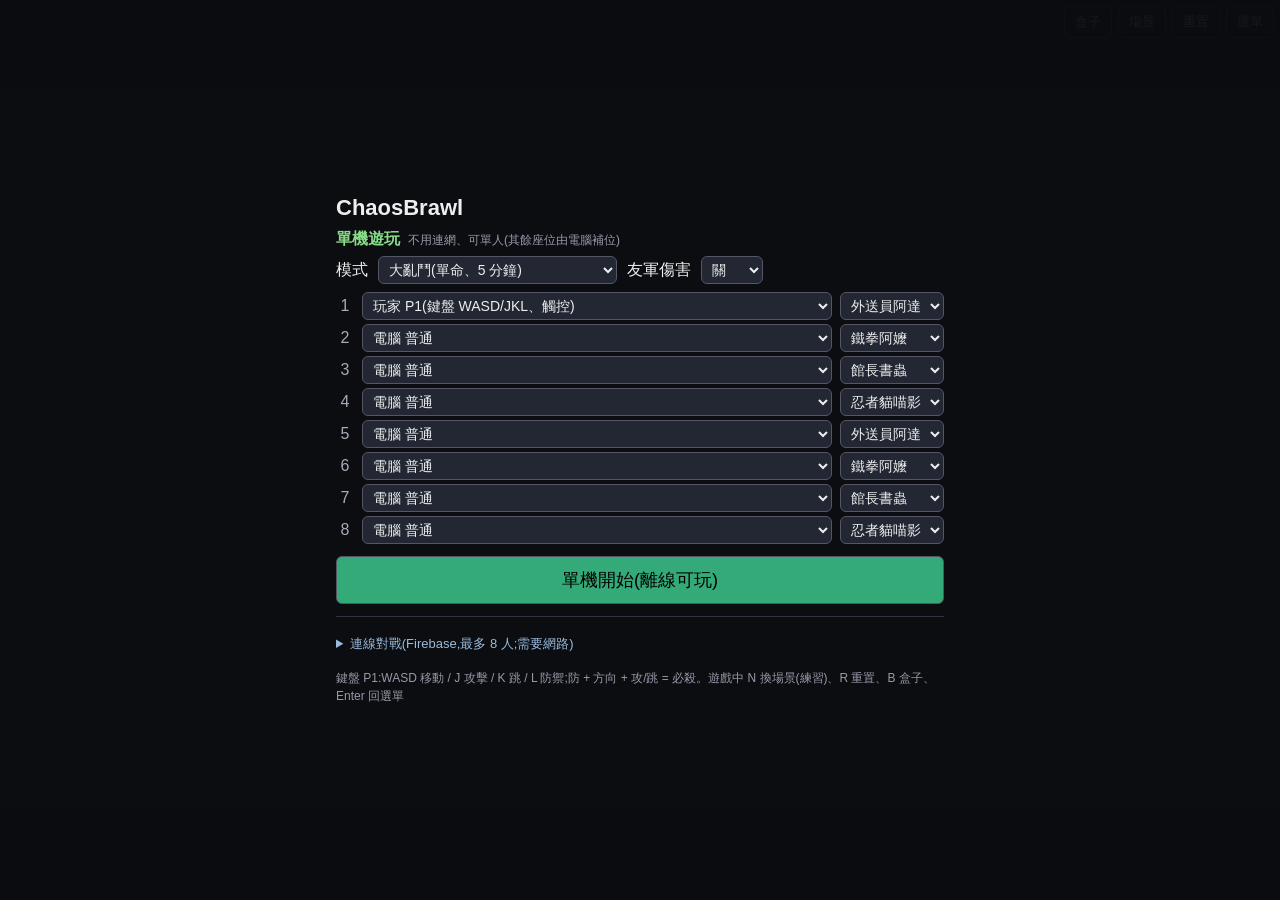
==== index.html @ da5c231b "ChaosBrawl v4: LF2-style brawler prototype (M1-M4) Local play, AI fill, teams, Firebase RTDB online " ====
<!DOCTYPE html>
<html lang="zh-Hant">
<head>
<meta charset="utf-8">
<meta name="viewport" content="width=device-width, initial-scale=1, maximum-scale=1, user-scalable=no, viewport-fit=cover">
<meta name="theme-color" content="#14161c">
<meta name="mobile-web-app-capable" content="yes">
<meta name="apple-mobile-web-app-capable" content="yes">
<title>ChaosBrawl</title>
<link rel="manifest" href="manifest.webmanifest">
<link rel="stylesheet" href="css/main.css">
</head>
<body>
<div id="view">
  <canvas id="game" width="800" height="450"></canvas>
  <div id="tools">
    <button id="btn-debug" type="button">盒子</button>
    <button id="btn-scn" type="button">場景</button>
    <button id="btn-reset" type="button">重置</button>
    <button id="btn-menu" type="button">選單</button>
  </div>
  <div id="touch"></div>
</div>
<div id="menu">
  <div class="panel">
    <h1>ChaosBrawl</h1>
    <section id="local">
      <h2>單機遊玩<span>不用連網、可單人(其餘座位由電腦補位)</span></h2>
      <div class="row"><label for="sel-mode">模式</label>
        <select id="sel-mode">
          <option value="brawl">大亂鬥(單命、5 分鐘)</option>
          <option value="team">分隊戰(2~4 隊、5 分鐘)</option>
          <option value="timed">時間賽(3 分鐘、重生)</option>
          <option value="practice">練習(木樁 / 簡易對手,只用座位 1)</option>
        </select>
        <label for="sel-ff">友軍傷害</label>
        <select id="sel-ff"><option value="0">關</option><option value="1">部分</option><option value="2">全開</option></select>
      </div>
      <div id="slots"></div>
      <button id="btn-start" type="button">單機開始(離線可玩)</button>
    </section>
    <details id="online">
      <summary>連線對戰(Firebase,最多 8 人;需要網路)</summary>
      <div><span id="net-note"></span></div>
      <div class="row">
        <button id="btn-create" type="button">建立房間</button>
        <input id="in-code" maxlength="4" placeholder="房號" size="5">
        <button id="btn-join" type="button">加入</button>
      </div>
      <div id="lobby" class="hide">
        房號 <b id="lb-code"></b>
        <div id="lb-host" class="row">
          <label>補滿到<select id="lb-fill"></select>人</label>
          <label>電腦<select id="lb-lvl"><option value="0">新手</option><option value="1" selected>普通</option><option value="2">困難</option><option value="3">魔王</option></select></label>
          <label>隊數<select id="lb-teams"><option>2</option><option>3</option><option>4</option></select></label>
          <label>友軍傷害<select id="lb-ff"><option value="0">關</option><option value="1">部分</option><option value="2">全開</option></select></label>
          <label>保留<select id="lb-keep"><option value="10">10 分</option><option value="30" selected>30 分</option><option value="60">60 分</option></select></label>
        </div>
        <div id="lb-seats"></div>
        <div class="row"><button id="btn-go" type="button">開始對戰(房主,可單人)</button><button id="btn-leave" type="button">離開</button></div>
      </div>
    </details>
    <small>鍵盤 P1:WASD 移動 / J 攻擊 / K 跳 / L 防禦;防 + 方向 + 攻/跳 = 必殺。遊戲中 N 換場景(練習)、R 重置、B 盒子、Enter 回選單</small>
  </div>
</div>
<div id="rotate"><div><div class="phone"></div>請把手機轉橫</div></div>
<script type="module" src="js/main.js"></script>
</body>
</html>
---- css/main.css ----
:root { color-scheme: dark; }
* { box-sizing: border-box; -webkit-tap-highlight-color: transparent; }
html, body {
  margin: 0; padding: 0; width: 100%; height: 100%; overflow: hidden;
  background: #14161c; color: #eee;
  font-family: "Microsoft JhengHei", "PingFang TC", sans-serif;
  touch-action: none; overscroll-behavior: none;
  user-select: none; -webkit-user-select: none; -webkit-touch-callout: none;
}
#view {
  position: fixed;
  top: env(safe-area-inset-top); right: env(safe-area-inset-right);
  bottom: env(safe-area-inset-bottom); left: env(safe-area-inset-left);
  display: flex; align-items: center; justify-content: center;
}
#game { display: block; background: #222; image-rendering: auto; }

#tools { position: absolute; top: 6px; right: 6px; display: flex; gap: 6px; z-index: 5; }
#tools button {
  min-width: 44px; height: 32px; padding: 0 10px; border-radius: 6px;
  border: 1px solid #556; background: rgba(20,22,28,.7); color: #ddd; font-size: 13px;
}
#tools button.on { background: #6a4; color: #000; }

#touch { position: absolute; inset: 0; z-index: 4; display: none; pointer-events: none; }
#touch.show { display: block; }
#touch .zone { position: absolute; left: 0; top: 48px; bottom: 0; width: 50%; pointer-events: auto; touch-action: none; }
#touch .stick-base, #touch .stick-knob {
  position: absolute; border-radius: 50%; pointer-events: none; display: none;
}
#touch .stick-base { width: 112px; height: 112px; margin: -56px 0 0 -56px; border: 2px solid rgba(255,255,255,.35); background: rgba(255,255,255,.08); }
#touch .stick-knob { width: 52px; height: 52px; margin: -26px 0 0 -26px; background: rgba(255,255,255,.35); }
#touch .btn {
  position: absolute; border-radius: 50%; pointer-events: auto; touch-action: none;
  display: flex; align-items: center; justify-content: center;
  border: 2px solid rgba(255,255,255,.45); background: rgba(255,255,255,.12);
  color: #fff; font-size: 17px; font-weight: bold;
}
#touch .btn.down { background: rgba(255,255,255,.4); }
#touch .b-atk { width: 84px; height: 84px; right: 18px; bottom: 16px; }
#touch .b-jump { width: 72px; height: 72px; right: 114px; bottom: 28px; }
#touch .b-def { width: 64px; height: 64px; right: 196px; bottom: 16px; }
#touch .b-sp { width: 60px; height: 60px; right: 126px; bottom: 112px; font-size: 14px; }

#menu {
  position: fixed; inset: 0; z-index: 20; background: rgba(10,12,16,.94);
  display: flex; align-items: center; justify-content: center; overflow: auto;
}
#menu.hide { display: none; }
#menu .panel { width: min(640px, 94vw); padding: 10px 16px; }
#menu h1 { margin: 0 0 8px; font-size: 22px; }
#menu .row { display: flex; gap: 10px; align-items: center; margin-bottom: 8px; }
#menu select, #menu button { font-size: 14px; padding: 4px 6px; background: #222733; color: #eee; border: 1px solid #556; border-radius: 6px; }
#menu .slot { display: flex; gap: 8px; align-items: center; margin-bottom: 4px; }
#menu .slot span { width: 18px; text-align: center; color: #aab; }
#menu .slot select:first-of-type { flex: 1; min-width: 0; }
#slots.practice .slot:not(:first-child) { opacity: .35; }
#menu h2 { margin: 0 0 6px; font-size: 16px; color: #8d8; }
#menu h2 span { margin-left: 8px; font-size: 12px; color: #99a; font-weight: normal; }
#btn-start { margin-top: 8px; width: 100%; height: 48px; font-size: 18px !important; background: #3a7 !important; color: #000 !important; }
#online > summary { cursor: pointer; margin-top: 10px; padding: 8px 0; color: #9bd; }
#lb-host { flex-wrap: wrap; font-size: 12px; }
#lb-host select { margin: 0 4px; }
#online { margin-top: 12px; border-top: 1px solid #334; font-size: 13px; }
#online .hide { display: none; }
#online input { width: 70px; background: #222733; color: #eee; border: 1px solid #556; border-radius: 6px; padding: 4px 6px; text-transform: uppercase; }
#online button:disabled, #online input:disabled { opacity: .4; }
#menu small { display: block; margin-top: 8px; color: #99a; font-size: 12px; line-height: 1.5; }

#rotate {
  position: fixed; inset: 0; z-index: 30; background: #14161c;
  display: none; align-items: center; justify-content: center; text-align: center; font-size: 22px;
}
#rotate .phone {
  width: 44px; height: 76px; margin: 0 auto 18px; border: 4px solid #eee; border-radius: 8px;
  animation: turn 1.8s ease-in-out infinite;
}
@keyframes turn { 0%, 30% { transform: rotate(0); } 70%, 100% { transform: rotate(-90deg); } }
@media (orientation: portrait) {
  #rotate { display: flex; }
}
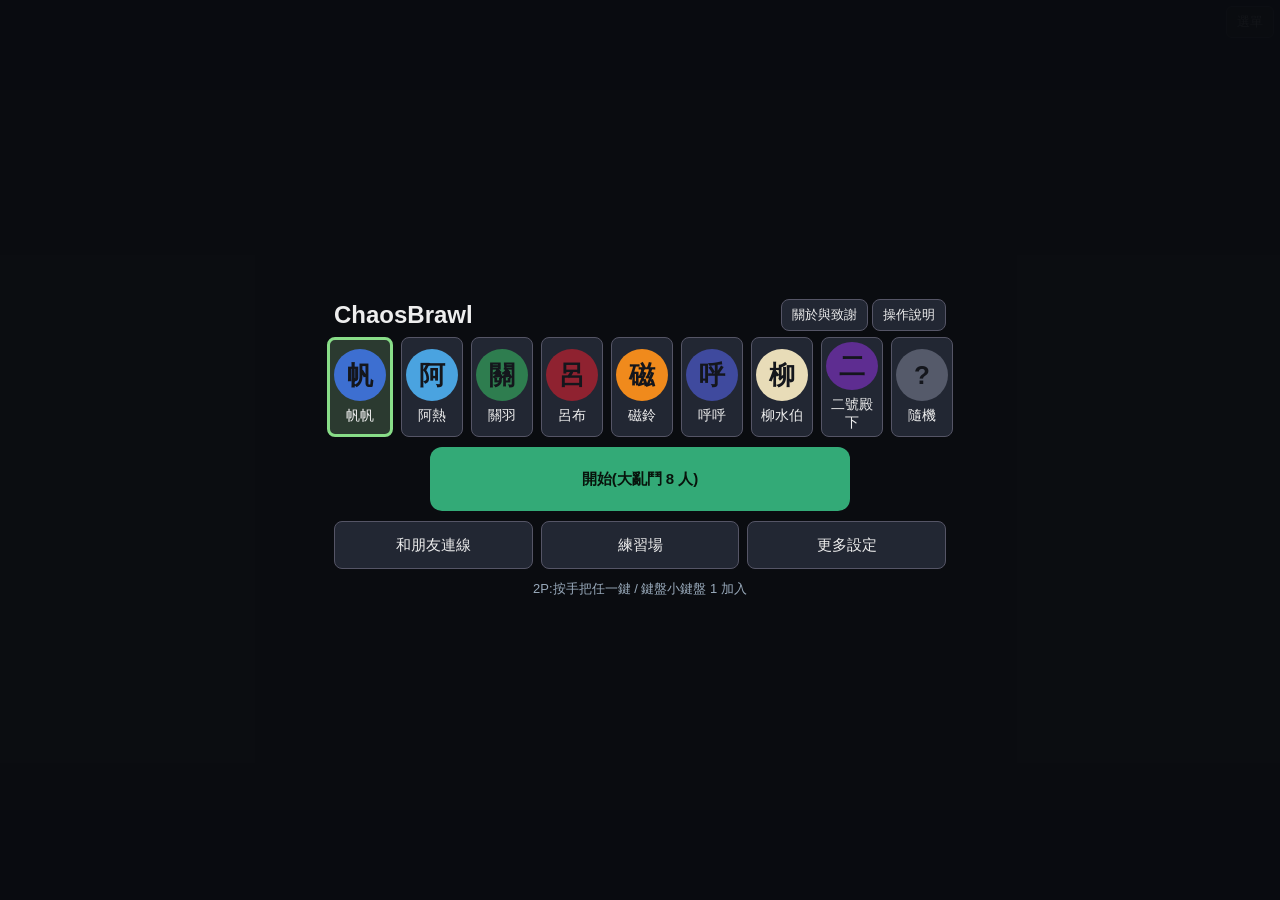
==== commit c8150866: "ChaosBrawl v8: new roster, ultimates, fanfan art, delta net sync, credits - 8-character roster (fanf" ====
--- a/index.html
+++ b/index.html
@@ -14,55 +14,111 @@
 <div id="view">
   <canvas id="game" width="800" height="450"></canvas>
   <div id="tools">
-    <button id="btn-debug" type="button">盒子</button>
-    <button id="btn-scn" type="button">場景</button>
-    <button id="btn-reset" type="button">重置</button>
+    <button id="btn-debug" class="dev" type="button">盒子</button>
+    <button id="btn-scn" class="dev" type="button">場景</button>
+    <button id="btn-reset" class="dev" type="button">重置</button>
     <button id="btn-menu" type="button">選單</button>
+  </div>
+  <div id="result" class="hide">
+    <button id="btn-again" type="button">再來一局</button>
+    <button id="btn-home" type="button">回首頁</button>
   </div>
   <div id="touch"></div>
 </div>
+
 <div id="menu">
-  <div class="panel">
-    <h1>ChaosBrawl</h1>
-    <section id="local">
-      <h2>單機遊玩<span>不用連網、可單人(其餘座位由電腦補位)</span></h2>
-      <div class="row"><label for="sel-mode">模式</label>
-        <select id="sel-mode">
-          <option value="brawl">大亂鬥(單命、5 分鐘)</option>
-          <option value="team">分隊戰(2~4 隊、5 分鐘)</option>
-          <option value="timed">時間賽(3 分鐘、重生)</option>
-          <option value="practice">練習(木樁 / 簡易對手,只用座位 1)</option>
-        </select>
-        <label for="sel-ff">友軍傷害</label>
-        <select id="sel-ff"><option value="0">關</option><option value="1">部分</option><option value="2">全開</option></select>
+  <!-- 首頁:頭像列、開始、和朋友連線 / 練習場 / 更多設定 -->
+  <section id="home" class="screen">
+    <header><h1>ChaosBrawl</h1><span><button id="btn-about" type="button" class="small">關於與致謝</button> <button id="btn-help" type="button" class="small">操作說明</button></span></header>
+    <div id="avatars"></div>
+    <button id="btn-start" type="button">開始</button>
+    <div id="sub-row">
+      <button id="btn-online" type="button">和朋友連線</button>
+      <button id="btn-practice" type="button">練習場</button>
+      <button id="btn-more" type="button">更多設定</button>
+    </div>
+    <div id="join-hint">2P:按手把任一鍵 / 鍵盤小鍵盤 1 加入</div>
+  </section>
+
+  <!-- 更多設定(覆蓋面板,分段按鈕) -->
+  <section id="more" class="screen hide">
+    <header><h2>更多設定</h2><button id="btn-more-done" type="button" class="small">完成</button></header>
+    <div class="field"><label>模式</label><div id="seg-mode" class="seg"></div></div>
+    <div class="field"><label>總人數</label><div id="seg-total" class="seg"></div></div>
+    <div class="field"><label>電腦強度</label><div id="seg-lvl" class="seg"></div></div>
+    <div id="team-opts">
+      <div class="field"><label>隊數</label><div id="seg-teams" class="seg"></div></div>
+      <div class="field"><label>友軍傷害</label><div id="seg-ff" class="seg"></div></div>
+    </div>
+    <div class="field"><button id="btn-seats" type="button">自訂每個座位 &gt;</button><span id="custom-note"></span></div>
+  </section>
+
+  <!-- 自訂每個座位(第二層) -->
+  <section id="seats" class="screen hide">
+    <header><h2>自訂每個座位</h2><span><button id="btn-seats-reset" type="button" class="small">清除自訂</button> <button id="btn-seats-done" type="button" class="small">完成</button></span></header>
+    <div id="slots"></div>
+  </section>
+
+  <!-- 和朋友連線(獨立面板) -->
+  <section id="netpanel" class="screen hide">
+    <header><h2>和朋友連線</h2><button id="btn-net-back" type="button" class="small">返回</button></header>
+    <div id="net-note"></div>
+    <div id="net-enter" class="row">
+      <button id="btn-create" type="button">建立房間</button>
+      <span class="grow"></span>
+      <input id="in-code" maxlength="4" placeholder="房號" size="5" autocomplete="off">
+      <button id="btn-join" type="button">加入</button>
+    </div>
+    <div id="lobby" class="hide">
+      <div class="row"><b>房號 <span id="lb-code"></span></b><button id="btn-copy" type="button" class="small">複製房號</button><span class="grow"></span><button id="btn-leave" type="button" class="small">離開</button></div>
+      <div id="lb-seats"></div>
+      <div class="row"><label>我的角色</label><div id="lb-avatars"></div></div>
+      <div class="row"><button id="btn-go" type="button">開始對戰</button><button id="btn-room-set" type="button" class="small">房間設定 &gt;</button></div>
+      <div id="lb-host" class="hide">
+        <div class="field"><label>模式</label><div id="seg-lbmode" class="seg"></div></div>
+        <div class="field"><label>補滿到</label><div id="seg-lbfill" class="seg"></div></div>
+        <div class="field"><label>電腦</label><div id="seg-lblvl" class="seg"></div></div>
+        <div class="field lb-team"><label>隊數</label><div id="seg-lbteams" class="seg"></div></div>
+        <div class="field lb-team"><label>友軍傷害</label><div id="seg-lbff" class="seg"></div></div>
+        <div class="field"><label>保留</label><div id="seg-lbkeep" class="seg"></div></div>
       </div>
-      <div id="slots"></div>
-      <button id="btn-start" type="button">單機開始(離線可玩)</button>
-    </section>
-    <details id="online">
-      <summary>連線對戰(Firebase,最多 8 人;需要網路)</summary>
-      <div><span id="net-note"></span></div>
-      <div class="row">
-        <button id="btn-create" type="button">建立房間</button>
-        <input id="in-code" maxlength="4" placeholder="房號" size="5">
-        <button id="btn-join" type="button">加入</button>
-      </div>
-      <div id="lobby" class="hide">
-        房號 <b id="lb-code"></b>
-        <div id="lb-host" class="row">
-          <label>補滿到<select id="lb-fill"></select>人</label>
-          <label>電腦<select id="lb-lvl"><option value="0">新手</option><option value="1" selected>普通</option><option value="2">困難</option><option value="3">魔王</option></select></label>
-          <label>隊數<select id="lb-teams"><option>2</option><option>3</option><option>4</option></select></label>
-          <label>友軍傷害<select id="lb-ff"><option value="0">關</option><option value="1">部分</option><option value="2">全開</option></select></label>
-          <label>保留<select id="lb-keep"><option value="10">10 分</option><option value="30" selected>30 分</option><option value="60">60 分</option></select></label>
-        </div>
-        <div id="lb-seats"></div>
-        <div class="row"><button id="btn-go" type="button">開始對戰(房主,可單人)</button><button id="btn-leave" type="button">離開</button></div>
-      </div>
-    </details>
-    <small>鍵盤 P1:WASD 移動 / J 攻擊 / K 跳 / L 防禦;防 + 方向 + 攻/跳 = 必殺。遊戲中 N 換場景(練習)、R 重置、B 盒子、Enter 回選單</small>
-  </div>
+    </div>
+  </section>
+
+  <!-- 關於與致謝(內容可捲動) -->
+  <section id="about" class="screen hide">
+    <header><h2>關於與致謝</h2><button id="btn-about-done" type="button" class="small">返回</button></header>
+    <div id="about-body">
+    <p>本遊戲為非官方同人致敬作品,非營利,與原作者及公司無關,版權歸原權利人所有。</p>
+    <h3>致敬</h3>
+    <p>《小朋友齊打交》(Little Fighter 2)<br>作者:Marti Wong、Starsky Wong(拼法待使用者核對)</p>
+    <h3>靈感來源作品與原作者</h3>
+    <ul>
+      <li>《龍珠》(Dragon Ball):鳥山明(Akira Toriyama,待使用者核對)</li>
+      <li>《BLEACH》:久保帶人(Tite Kubo,待使用者核對)</li>
+      <li>《鬼滅之刃》:吾峠呼世晴(Koyoharu Gotouge,待使用者核對)</li>
+      <li>《一拳超人》:ONE、村田雄介(Yusuke Murata,待使用者核對)</li>
+      <li>《科學超電磁砲》:鎌池和馬(Kazuma Kamachi)、冬川基(Motoi Fuyukawa)(待使用者核對)</li>
+      <li>《夏目友人帳》:緑川ゆき(Yuki Midorikawa,待使用者核對)</li>
+    </ul>
+    <h3>歷史人物</h3>
+    <p>關羽、呂布為歷史人物(參見《三國志》《三國演義》)。</p>
+    <h3>諷刺戲仿</h3>
+    <p>遊戲中兩位政治人物角色為諷刺戲仿對象,並非致敬本人。</p>
+    </div>
+  </section>
+
+  <!-- 操作說明 -->
+  <section id="help" class="screen hide">
+    <header><h2>操作說明</h2><button id="btn-help-done" type="button" class="small">關閉</button></header>
+    <p>鍵盤 P1:WASD 移動、J 攻擊、K 跳、L 防禦。防禦 + 方向 + 攻擊/跳 = 必殺。爆氣條滿了按 U(或 防 + 攻 + 跳 同時按)放大招。</p>
+    <p>手機:左半邊滑動移動,右下 攻 / 跳 / 防,「必殺」一鍵放出第一招;爆氣滿了「大招」鈕亮起,點一下放大招。左下的虛線圈是搖桿位置,手指按下後搖桿會跟著手指。</p>
+    <p>2P:按手把任一鍵或小鍵盤 1 即加入(方向鍵移動、小鍵盤 1 攻 / 2 跳 / 3 防、小鍵盤 4 大招)。</p>
+    <p>手把:X 攻、A 跳、B / RB 防、Y 大招。</p>
+    <p>遊戲中:Enter 或「選單」回首頁。</p>
+  </section>
 </div>
+
 <div id="rotate"><div><div class="phone"></div>請把手機轉橫</div></div>
 <script type="module" src="js/main.js"></script>
 </body>
--- a/css/main.css
+++ b/css/main.css
@@ -30,6 +30,8 @@
 }
 #touch .stick-base { width: 112px; height: 112px; margin: -56px 0 0 -56px; border: 2px solid rgba(255,255,255,.35); background: rgba(255,255,255,.08); }
 #touch .stick-knob { width: 52px; height: 52px; margin: -26px 0 0 -26px; background: rgba(255,255,255,.35); }
+#touch .stick-hint { position: absolute; left: 24px; bottom: 28px; width: 112px; height: 112px; border-radius: 50%; pointer-events: none; border: 2px dashed rgba(255,255,255,.22); background: rgba(255,255,255,.04); }
+#touch .stick-hint::after { content: ''; position: absolute; left: 50%; top: 50%; width: 40px; height: 40px; margin: -20px 0 0 -20px; border-radius: 50%; background: rgba(255,255,255,.12); }
 #touch .btn {
   position: absolute; border-radius: 50%; pointer-events: auto; touch-action: none;
   display: flex; align-items: center; justify-content: center;
@@ -41,31 +43,93 @@
 #touch .b-jump { width: 72px; height: 72px; right: 114px; bottom: 28px; }
 #touch .b-def { width: 64px; height: 64px; right: 196px; bottom: 16px; }
 #touch .b-sp { width: 60px; height: 60px; right: 126px; bottom: 112px; font-size: 14px; }
+#touch .b-ult { width: 62px; height: 62px; right: 18px; bottom: 112px; font-size: 15px; }
+#touch .b-ult.off { opacity: .45; filter: grayscale(1); }
+#touch .b-ult.ready { background: rgba(255,196,0,.55); border-color: #fff6b0; color: #000; animation: ultPulse .5s ease-in-out infinite alternate; }
+@keyframes ultPulse { from { box-shadow: 0 0 4px 1px rgba(255,196,0,.6); } to { box-shadow: 0 0 16px 6px rgba(255,246,176,.95); } }
 
+.dev { display: none; }
+body.debug .dev { display: inline-block; }
+
+#result { position: absolute; left: 0; right: 0; bottom: 18%; z-index: 6; display: flex; gap: 14px; justify-content: center; }
+#result.hide { display: none; }
+#result button { min-width: 150px; height: 56px; font-size: 20px; border-radius: 10px; border: 2px solid #8d8; background: #2a6; color: #fff; }
+#result #btn-home { background: rgba(20,22,28,.85); border-color: #667; }
+
+/* ---- 選單:首頁 / 更多設定 / 座位 / 連線 / 說明 ---- */
 #menu {
-  position: fixed; inset: 0; z-index: 20; background: rgba(10,12,16,.94);
-  display: flex; align-items: center; justify-content: center; overflow: auto;
+  position: fixed; inset: 0; z-index: 20; background: rgba(10,12,16,.96);
+  display: flex; align-items: center; justify-content: center; overflow: hidden;
+  padding: env(safe-area-inset-top) env(safe-area-inset-right) env(safe-area-inset-bottom) env(safe-area-inset-left);
 }
 #menu.hide { display: none; }
-#menu .panel { width: min(640px, 94vw); padding: 10px 16px; }
-#menu h1 { margin: 0 0 8px; font-size: 22px; }
-#menu .row { display: flex; gap: 10px; align-items: center; margin-bottom: 8px; }
-#menu select, #menu button { font-size: 14px; padding: 4px 6px; background: #222733; color: #eee; border: 1px solid #556; border-radius: 6px; }
-#menu .slot { display: flex; gap: 8px; align-items: center; margin-bottom: 4px; }
-#menu .slot span { width: 18px; text-align: center; color: #aab; }
-#menu .slot select:first-of-type { flex: 1; min-width: 0; }
-#slots.practice .slot:not(:first-child) { opacity: .35; }
-#menu h2 { margin: 0 0 6px; font-size: 16px; color: #8d8; }
-#menu h2 span { margin-left: 8px; font-size: 12px; color: #99a; font-weight: normal; }
-#btn-start { margin-top: 8px; width: 100%; height: 48px; font-size: 18px !important; background: #3a7 !important; color: #000 !important; }
-#online > summary { cursor: pointer; margin-top: 10px; padding: 8px 0; color: #9bd; }
-#lb-host { flex-wrap: wrap; font-size: 12px; }
-#lb-host select { margin: 0 4px; }
-#online { margin-top: 12px; border-top: 1px solid #334; font-size: 13px; }
-#online .hide { display: none; }
-#online input { width: 70px; background: #222733; color: #eee; border: 1px solid #556; border-radius: 6px; padding: 4px 6px; text-transform: uppercase; }
-#online button:disabled, #online input:disabled { opacity: .4; }
-#menu small { display: block; margin-top: 8px; color: #99a; font-size: 12px; line-height: 1.5; }
+#menu .screen { width: min(640px, 100%); max-height: 100%; padding: 8px 14px; overflow: hidden; }
+#menu .screen.hide, #menu .hide { display: none; }
+#menu header { display: flex; justify-content: space-between; align-items: center; margin-bottom: 6px; }
+#menu h1 { margin: 0; font-size: 24px; }
+#menu h2 { margin: 0; font-size: 18px; color: #8d8; }
+#menu button, #menu select, #menu input {
+  font-size: 15px; background: #222733; color: #eee; border: 1px solid #556; border-radius: 8px; padding: 4px 10px;
+}
+#menu button.small { height: 32px; font-size: 13px; }
+#menu button:disabled, #menu input:disabled { opacity: .4; }
+#menu .row { display: flex; gap: 8px; align-items: center; margin: 8px 0; }
+#menu .grow { flex: 1; }
+#menu small, #net-note { color: #99a; font-size: 12px; }
+
+#avatars { display: flex; gap: 8px; justify-content: center; margin: 6px 0 10px; }
+.avatar { width: 88px; height: 100px; display: flex; flex-direction: column; align-items: center; justify-content: center; gap: 6px; padding: 4px !important; }
+.avatar i { width: 52px; height: 52px; border-radius: 50%; display: flex; align-items: center; justify-content: center; font-style: normal; font-size: 26px; font-weight: bold; color: #14161c; }
+.avatar span { font-size: 14px; }
+.avatar.on { border: 3px solid #8d8 !important; background: #2b3a30 !important; }
+.avatar.sm { width: 48px; height: 48px; border-radius: 50%; }
+.avatar.sm i { width: 34px; height: 34px; font-size: 18px; }
+#lb-avatars { display: flex; gap: 6px; }
+
+#btn-start { display: block; width: min(420px, 100%); height: 64px; margin: 0 auto 10px; font-size: 22px; font-weight: bold; background: #3a7 !important; color: #08140c !important; border: 0 !important; border-radius: 12px !important; }
+#sub-row { display: flex; gap: 8px; }
+#sub-row button { flex: 1; height: 48px; }
+#join-hint { margin-top: 8px; height: 24px; line-height: 24px; text-align: center; font-size: 13px; color: #9ab; cursor: pointer; }
+
+.field { display: flex; align-items: center; gap: 10px; margin: 8px 0; }
+.field > label { width: 72px; color: #aab; font-size: 14px; }
+.seg { display: flex; gap: 4px; flex-wrap: wrap; }
+.seg button { min-width: 44px; height: 40px; }
+.seg button.on { background: #3a7 !important; color: #08140c !important; border-color: #3a7 !important; font-weight: bold; }
+#btn-seats { height: 44px; }
+#custom-note { color: #8d8; font-size: 13px; }
+
+#slots { display: grid; grid-template-columns: 1fr 1fr; gap: 4px 10px; }
+#slots .slot { display: flex; gap: 4px; align-items: center; }
+#slots .slot span { width: 14px; text-align: center; color: #aab; font-size: 12px; }
+#slots select { font-size: 12px; padding: 2px 2px; min-width: 0; height: 34px; }
+#slots select:first-of-type { flex: 1.3; }
+#slots select:nth-of-type(2) { flex: 1; }
+#slots select.team { width: 54px; flex: none; }
+
+#netpanel, #seats { overflow-y: auto !important; }
+#netpanel.off #net-enter { opacity: .45; }
+#lb-seats { display: grid; grid-template-columns: repeat(4, 1fr); gap: 4px; margin: 8px 0; }
+#lb-seats .cell { background: #1b1f2a; border-radius: 8px; padding: 6px; font-size: 13px; display: flex; align-items: center; gap: 6px; min-height: 36px; }
+#lb-seats .cell i { width: 12px; height: 12px; border-radius: 50%; flex: none; }
+#in-code { width: 80px; text-transform: uppercase; }
+#btn-go { height: 48px; min-width: 160px; background: #3a7 !important; color: #08140c !important; font-weight: bold; }
+#about { display: flex; flex-direction: column; }
+#about-body { overflow-y: auto; -webkit-overflow-scrolling: touch; touch-action: pan-y; font-size: 14px; line-height: 1.6; min-height: 0; }
+#about-body p, #about-body ul { margin: 4px 0; }
+#about-body ul { padding-left: 20px; }
+#about-body h3 { margin: 10px 0 2px; font-size: 14px; color: #8d8; }
+#help p { margin: 6px 0; font-size: 14px; line-height: 1.5; }
+
+@media (max-height: 420px) {
+  #menu .screen { padding: 4px 12px; }
+  #menu h1 { font-size: 20px; }
+  .avatar { height: 88px; }
+  .avatar i { width: 44px; height: 44px; font-size: 22px; }
+  #btn-start { height: 60px; margin-bottom: 8px; }
+  #avatars { margin: 4px 0 8px; }
+  .field { margin: 5px 0; }
+}
 
 #rotate {
   position: fixed; inset: 0; z-index: 30; background: #14161c;
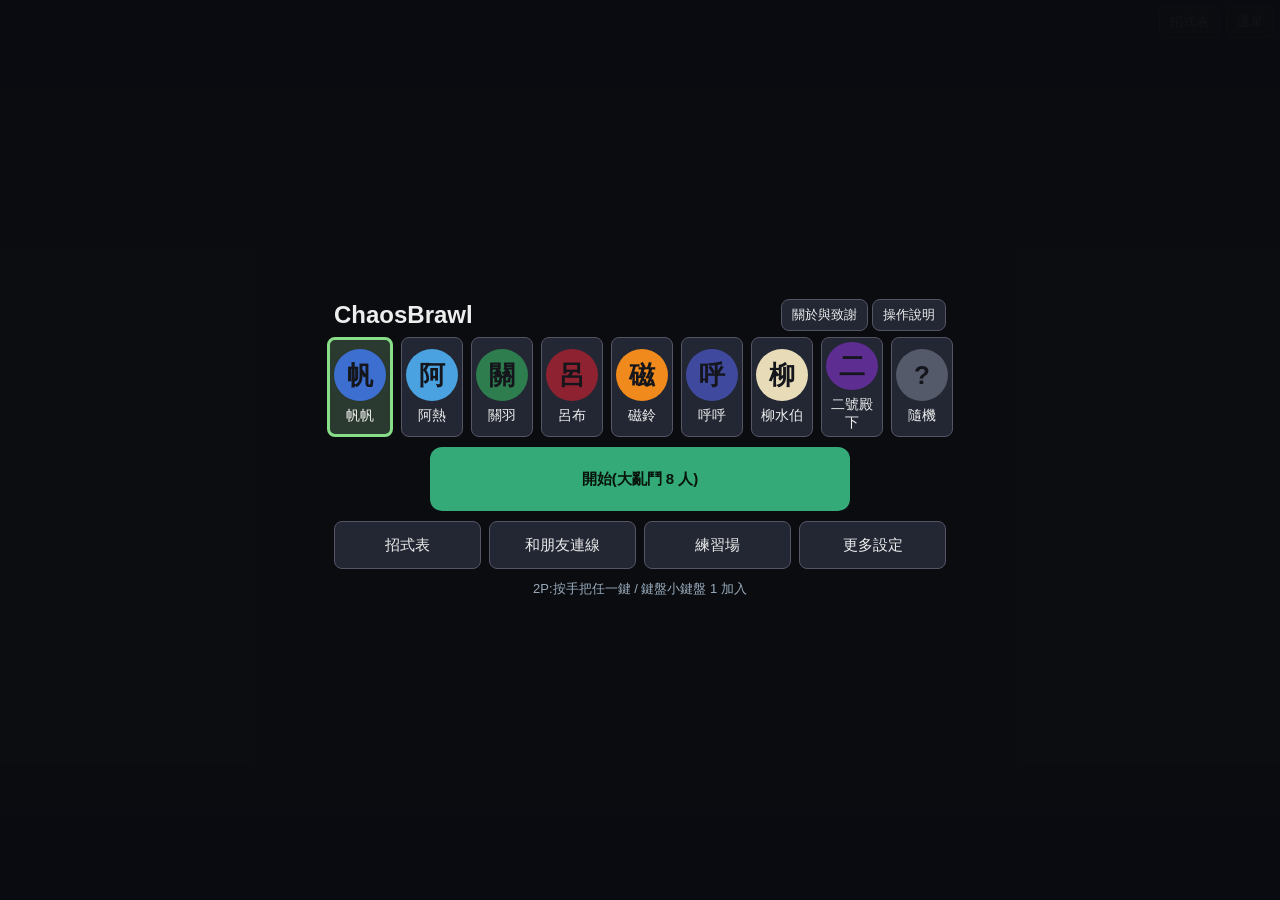
==== commit 4c60a637: "ChaosBrawl v9: moves panel, ultimate hints, touch special menu, cut-in fix - per-character move list" ====
--- a/index.html
+++ b/index.html
@@ -17,6 +17,7 @@
     <button id="btn-debug" class="dev" type="button">盒子</button>
     <button id="btn-scn" class="dev" type="button">場景</button>
     <button id="btn-reset" class="dev" type="button">重置</button>
+    <button id="btn-moves" type="button">招式表</button>
     <button id="btn-menu" type="button">選單</button>
   </div>
   <div id="result" class="hide">
@@ -33,6 +34,7 @@
     <div id="avatars"></div>
     <button id="btn-start" type="button">開始</button>
     <div id="sub-row">
+      <button id="btn-moves-home" type="button">招式表</button>
       <button id="btn-online" type="button">和朋友連線</button>
       <button id="btn-practice" type="button">練習場</button>
       <button id="btn-more" type="button">更多設定</button>
@@ -111,8 +113,10 @@
   <!-- 操作說明 -->
   <section id="help" class="screen hide">
     <header><h2>操作說明</h2><button id="btn-help-done" type="button" class="small">關閉</button></header>
-    <p>鍵盤 P1:WASD 移動、J 攻擊、K 跳、L 防禦。防禦 + 方向 + 攻擊/跳 = 必殺。爆氣條滿了按 U(或 防 + 攻 + 跳 同時按)放大招。</p>
-    <p>手機:左半邊滑動移動,右下 攻 / 跳 / 防,「必殺」一鍵放出第一招;爆氣滿了「大招」鈕亮起,點一下放大招。左下的虛線圈是搖桿位置,手指按下後搖桿會跟著手指。</p>
+    <p>鍵盤 P1:WASD 移動、J 攻擊、K 跳、L 防禦。防禦 + 方向 + 攻擊/跳 = 必殺(吃 MP,→ 是面對的方向;每個角色有哪些招看「招式表」,遊戲中按 H 也能開)。</p>
+    <p>大招:HUD 上標示「大招」的金色細條是爆氣條,滿了會閃爍並出現提示,這時按 U(或 防 + 攻 + 跳 同時按)放大招。爆氣靠出招命中(傷害每 10 點 +2)與被打(受傷每 10 點 +3、被擊倒 +5)累積。</p>
+    <p>手機:左半邊滑動移動,右下 攻 / 跳 / 防;點「必殺」鈕會展開這個角色所有必殺的清單,點一招就放出(MP 不足的灰色),點空白處關閉。爆氣滿了「大招」鈕亮起閃爍,點一下放大招。左下的虛線圈是搖桿位置,手指按下後搖桿會跟著手指。</p>
+    <p><button id="btn-help-tip" type="button" class="small">再看一次戰鬥操作提示</button></p>
     <p>2P:按手把任一鍵或小鍵盤 1 即加入(方向鍵移動、小鍵盤 1 攻 / 2 跳 / 3 防、小鍵盤 4 大招)。</p>
     <p>手把:X 攻、A 跳、B / RB 防、Y 大招。</p>
     <p>遊戲中:Enter 或「選單」回首頁。</p>
@@ -120,6 +124,13 @@
 </div>
 
 <div id="rotate"><div><div class="phone"></div>請把手機轉橫</div></div>
+<div id="moves" class="hide">
+  <div class="mv-head"><h2 id="mv-title"></h2><span><button id="mv-dev" type="button"></button> <button id="mv-close" type="button">關閉</button></span></div>
+  <div id="mv-tabs"></div>
+  <div id="mv-body"></div>
+</div>
+<div id="tip" class="hide"></div>
+
 <script type="module" src="js/main.js"></script>
 </body>
 </html>
--- a/css/main.css
+++ b/css/main.css
@@ -47,6 +47,76 @@
 #touch .b-ult.off { opacity: .45; filter: grayscale(1); }
 #touch .b-ult.ready { background: rgba(255,196,0,.55); border-color: #fff6b0; color: #000; animation: ultPulse .5s ease-in-out infinite alternate; }
 @keyframes ultPulse { from { box-shadow: 0 0 4px 1px rgba(255,196,0,.6); } to { box-shadow: 0 0 16px 6px rgba(255,246,176,.95); } }
+
+/* ---- 必殺展開面板 / 大招提示(觸控) ---- */
+#touch .sp-mask { position: absolute; inset: 0; pointer-events: auto; touch-action: none; display: none; z-index: 5; }
+#touch .sp-mask.show { display: block; }
+#touch .sp-panel {
+  position: absolute; right: 18px; bottom: 182px; width: 232px; z-index: 6; display: none;
+  grid-template-columns: 1fr 1fr; gap: 6px; pointer-events: auto;
+}
+#touch .sp-panel.show { display: grid; }
+#touch .sp-chip {
+  min-height: 46px; padding: 4px 6px; border-radius: 10px; border: 2px solid rgba(255,255,255,.55);
+  background: rgba(30,34,46,.92); color: #fff; display: flex; flex-direction: column; justify-content: center;
+  align-items: center; text-align: center; touch-action: none;
+}
+#touch .sp-chip b { font-size: 13px; line-height: 1.2; }
+#touch .sp-chip span { font-size: 10px; color: #cdd; line-height: 1.2; }
+#touch .sp-chip:active { background: rgba(255,255,255,.35); }
+#touch .sp-chip.off { opacity: .35; filter: grayscale(1); }
+#touch .b-sp.down { background: rgba(255,255,255,.4); }
+#touch .ult-tip {
+  position: absolute; right: 8px; bottom: 178px; display: none; pointer-events: none; z-index: 3;
+  padding: 3px 10px; border-radius: 12px; background: rgba(0,0,0,.65); color: #ffd84a; font-size: 13px; font-weight: bold;
+  animation: tipBlink .6s ease-in-out infinite alternate;
+}
+#touch .ult-tip.show { display: block; }
+@keyframes tipBlink { from { opacity: 1; } to { opacity: .45; } }
+
+/* ---- 招式表面板(首頁與遊戲中共用) ---- */
+#moves {
+  position: fixed; inset: 0; z-index: 25; background: #0a0c10; display: flex; flex-direction: column;
+  padding: env(safe-area-inset-top) env(safe-area-inset-right) env(safe-area-inset-bottom) env(safe-area-inset-left);
+}
+#moves.hide { display: none; }
+#moves button { font-size: 14px; background: #222733; color: #eee; border: 1px solid #556; border-radius: 8px; padding: 4px 10px; height: 34px; }
+#moves .mv-head { display: flex; justify-content: space-between; align-items: center; padding: 6px 14px 2px; }
+#moves h2 { margin: 0; font-size: 18px; color: #8d8; }
+#mv-tabs { display: flex; gap: 4px; padding: 4px 14px; overflow-x: auto; flex: none; touch-action: pan-x; }
+#mv-tabs button { flex: none; height: 30px !important; font-size: 13px !important; padding: 2px 10px !important; }
+#mv-tabs button.on { background: #3a7 !important; color: #08140c !important; border-color: #3a7 !important; font-weight: bold; }
+#mv-body { flex: 1; min-height: 0; overflow-y: auto; -webkit-overflow-scrolling: touch; touch-action: pan-y; padding: 0 14px 10px; display: grid; grid-template-columns: 1fr 1fr; gap: 0 18px; align-content: start; }
+#mv-body h3 { margin: 8px 0 4px; font-size: 14px; color: #8d8; }
+#mv-body ul { margin: 2px 0; padding-left: 18px; font-size: 13px; line-height: 1.5; }
+.mv-row { background: #1b1f2a; border-radius: 8px; padding: 6px 10px; margin: 5px 0; }
+.mv-top { display: flex; justify-content: space-between; align-items: baseline; font-size: 14px; }
+.mv-cost { font-size: 12px; color: #6cf; }
+.mv-ult .mv-cost { color: #ffc400; }
+.mv-cmd { font-size: 13px; color: #ffd84a; margin: 2px 0; }
+.mv-desc { font-size: 13px; color: #cdd; line-height: 1.5; margin: 3px 0; }
+.mv-note { font-size: 12px; color: #99a; margin-top: 6px; line-height: 1.5; }
+@media (max-width: 700px), (max-height: 420px) and (max-width: 700px) { #mv-body { grid-template-columns: 1fr; } }
+@media (max-height: 420px) {
+  #moves .mv-head { padding: 3px 12px 0; }
+  #moves h2 { font-size: 16px; }
+  #moves button { height: 30px; font-size: 13px; }
+  #mv-tabs { padding: 3px 12px; }
+  #mv-tabs button { height: 26px !important; }
+  #mv-body { padding: 0 12px 6px; }
+  #mv-body h3 { margin: 5px 0 2px; }
+  .mv-row { padding: 4px 8px; margin: 3px 0; }
+  .mv-desc, .mv-cmd { margin: 1px 0; }
+}
+
+/* ---- 第一次戰鬥提示層 ---- */
+#tip { position: fixed; inset: 0; z-index: 26; background: rgba(0,0,0,.5); display: flex; align-items: center; justify-content: center; }
+#tip.hide { display: none; }
+.tip-card { width: min(520px, 94%); background: rgba(20,24,34,.95); border: 2px solid #8d8; border-radius: 12px; padding: 10px 16px; }
+.tip-card h3 { margin: 0 0 6px; font-size: 16px; color: #8d8; text-align: center; }
+.tip-row { display: flex; gap: 10px; font-size: 14px; line-height: 1.5; padding: 2px 0; }
+.tip-row b { flex: none; width: 92px; color: #ffd84a; }
+@media (max-height: 420px) { .tip-card { padding: 6px 14px; } .tip-row { font-size: 13px; line-height: 1.35; } }
 
 .dev { display: none; }
 body.debug .dev { display: inline-block; }
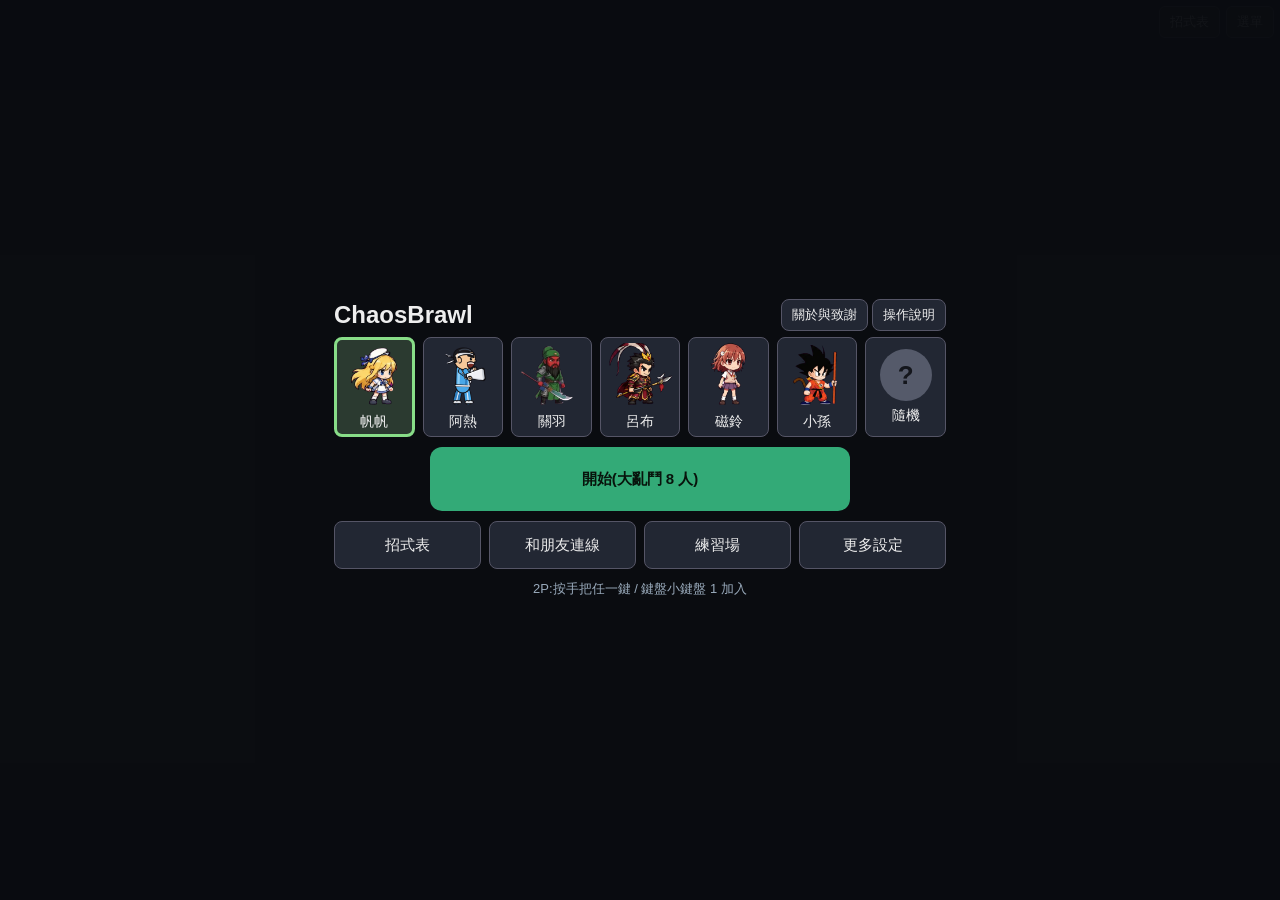
==== commit 7d5a80c5: "Add special-move art and moves for 5 characters; magnet/sun specials; UI wording (v15) Co-Authored-B" ====
--- a/index.html
+++ b/index.html
@@ -113,12 +113,12 @@
   <!-- 操作說明 -->
   <section id="help" class="screen hide">
     <header><h2>操作說明</h2><button id="btn-help-done" type="button" class="small">關閉</button></header>
-    <p>鍵盤 P1:WASD 移動、J 攻擊、K 跳、L 防禦。防禦 + 方向 + 攻擊/跳 = 必殺(吃 MP,→ 是面對的方向;每個角色有哪些招看「招式表」,遊戲中按 H 也能開)。</p>
-    <p>大招:HUD 上標示「大招」的金色細條是爆氣條,滿了會閃爍並出現提示,這時按 U(或 防 + 攻 + 跳 同時按)放大招。爆氣靠出招命中(傷害每 10 點 +2)與被打(受傷每 10 點 +3、被擊倒 +5)累積。</p>
-    <p>手機:左半邊滑動移動,右下 攻 / 跳 / 防;點「必殺」鈕會展開這個角色所有必殺的清單,點一招就放出(MP 不足的灰色),點空白處關閉。爆氣滿了「大招」鈕亮起閃爍,點一下放大招。左下的虛線圈是搖桿位置,手指按下後搖桿會跟著手指。</p>
+    <p>鍵盤 P1:WASD 移動、J 攻擊、K 跳、L 防禦。防禦 + 方向 + 攻擊/跳 = 必殺技(吃 MP,→ 是面對的方向;每個角色有哪些招看「招式表」,遊戲中按 H 也能開)。</p>
+    <p>最強必殺技:HUD 上標示「爆氣」的金色細條是爆氣條,滿了會閃爍並出現提示,這時按 U(或 防 + 攻 + 跳 同時按)放最強必殺技。爆氣靠出招命中(傷害每 10 點 +2)與被打(受傷每 10 點 +3、被擊倒 +5)累積。</p>
+    <p>手機:左半邊滑動移動,右下 攻 / 跳 / 防;點「必殺技」鈕會展開這個角色所有必殺技的清單,點一招就放出(MP 不足的灰色),點空白處關閉。爆氣滿了「最強」鈕亮起閃爍,點一下放最強必殺技。左下的虛線圈是搖桿位置,手指按下後搖桿會跟著手指。</p>
     <p><button id="btn-help-tip" type="button" class="small">再看一次戰鬥操作提示</button></p>
-    <p>2P:按手把任一鍵或小鍵盤 1 即加入(方向鍵移動、小鍵盤 1 攻 / 2 跳 / 3 防、小鍵盤 4 大招)。</p>
-    <p>手把:X 攻、A 跳、B / RB 防、Y 大招。</p>
+    <p>2P:按手把任一鍵或小鍵盤 1 即加入(方向鍵移動、小鍵盤 1 攻 / 2 跳 / 3 防、小鍵盤 4 最強必殺技)。</p>
+    <p>手把:X 攻、A 跳、B / RB 防、Y 最強必殺技。</p>
     <p>遊戲中:Enter 或「選單」回首頁。</p>
   </section>
 </div>
--- a/css/main.css
+++ b/css/main.css
@@ -150,6 +150,7 @@
 #avatars { display: flex; gap: 8px; justify-content: center; margin: 6px 0 10px; }
 .avatar { width: 88px; height: 100px; display: flex; flex-direction: column; align-items: center; justify-content: center; gap: 6px; padding: 4px !important; }
 .avatar i { width: 52px; height: 52px; border-radius: 50%; display: flex; align-items: center; justify-content: center; font-style: normal; font-size: 26px; font-weight: bold; color: #14161c; }
+.avatar canvas.pic { width: 64px; height: 64px; flex: none; }
 .avatar span { font-size: 14px; }
 .avatar.on { border: 3px solid #8d8 !important; background: #2b3a30 !important; }
 .avatar.sm { width: 48px; height: 48px; border-radius: 50%; }
@@ -196,6 +197,7 @@
   #menu h1 { font-size: 20px; }
   .avatar { height: 88px; }
   .avatar i { width: 44px; height: 44px; font-size: 22px; }
+  .avatar canvas.pic { width: 52px; height: 52px; }
   #btn-start { height: 60px; margin-bottom: 8px; }
   #avatars { margin: 4px 0 8px; }
   .field { margin: 5px 0; }
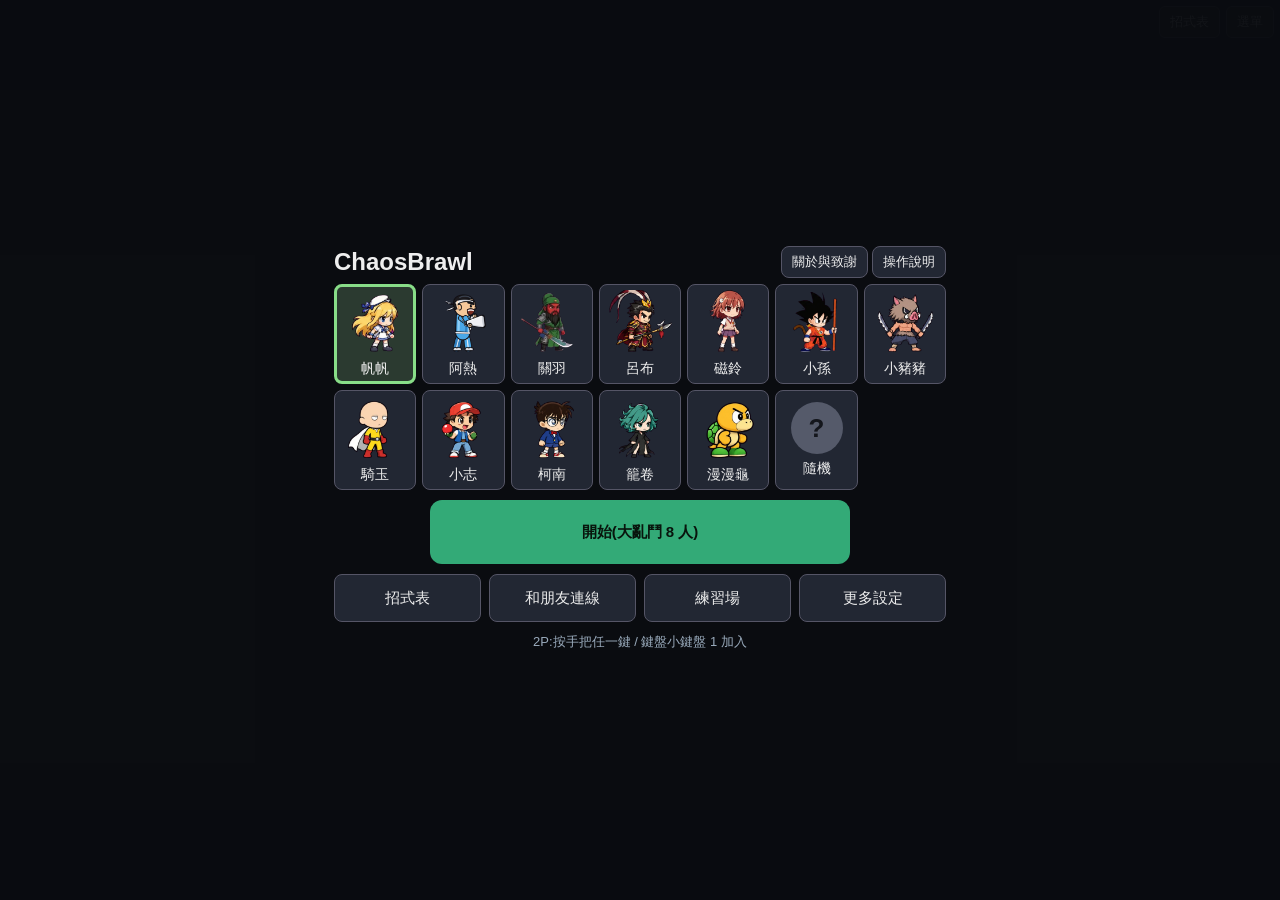
==== commit d7e3f8fe: "Touch: auto-run at stick edge, direct special buttons (no panel) (v20) Co-Authored-By: Claude Sonnet" ====
--- a/index.html
+++ b/index.html
@@ -115,7 +115,7 @@
     <header><h2>操作說明</h2><button id="btn-help-done" type="button" class="small">關閉</button></header>
     <p>鍵盤 P1:WASD 移動、J 攻擊、K 跳、L 防禦。防禦 + 方向 + 攻擊/跳 = 必殺技(吃 MP,→ 是面對的方向;每個角色有哪些招看「招式表」,遊戲中按 H 也能開)。</p>
     <p>最強必殺技:HUD 上標示「爆氣」的金色細條是爆氣條,滿了會閃爍並出現提示,這時按 U(或 防 + 攻 + 跳 同時按)放最強必殺技。爆氣靠出招命中(傷害每 10 點 +2)與被打(受傷每 10 點 +3、被擊倒 +5)累積。</p>
-    <p>手機:左半邊滑動移動,右下 攻 / 跳 / 防;點「必殺技」鈕會展開這個角色所有必殺技的清單,點一招就放出(MP 不足的灰色),點空白處關閉。爆氣滿了「最強」鈕亮起閃爍,點一下放最強必殺技。左下的虛線圈是搖桿位置,手指按下後搖桿會跟著手指。</p>
+    <p>手機:左半邊滑動移動,把搖桿推到最外圈(左或右)會自動跑;右下 攻 / 跳 / 防,上方每招必殺技各一顆按鈕,點一下就放出(MP 不足的灰色)。爆氣滿了「最強」鈕亮起閃爍,點一下放最強必殺技。左下的虛線圈是搖桿位置,手指按下後搖桿會跟著手指。</p>
     <p><button id="btn-help-tip" type="button" class="small">再看一次戰鬥操作提示</button></p>
     <p>2P:按手把任一鍵或小鍵盤 1 即加入(方向鍵移動、小鍵盤 1 攻 / 2 跳 / 3 防、小鍵盤 4 最強必殺技)。</p>
     <p>手把:X 攻、A 跳、B / RB 防、Y 最強必殺技。</p>
--- a/css/main.css
+++ b/css/main.css
@@ -48,7 +48,17 @@
 #touch .b-ult.ready { background: rgba(255,196,0,.55); border-color: #fff6b0; color: #000; animation: ultPulse .5s ease-in-out infinite alternate; }
 @keyframes ultPulse { from { box-shadow: 0 0 4px 1px rgba(255,196,0,.6); } to { box-shadow: 0 0 16px 6px rgba(255,246,176,.95); } }
 
-/* ---- 必殺展開面板 / 大招提示(觸控) ---- */
+/* ---- 必殺直接鈕 / 大招提示(觸控) ---- */
+#touch .sp-bar { position: absolute; right: 90px; bottom: 112px; display: flex; flex-direction: row-reverse; gap: 5px; z-index: 4; pointer-events: none; }
+#touch .sp-btn {
+  width: 56px; height: 58px; border-radius: 12px; border: 2px solid rgba(255,255,255,.6); pointer-events: auto; touch-action: none;
+  background: rgba(30,34,46,.78); color: #fff; display: flex; flex-direction: column; align-items: center; justify-content: center; text-align: center;
+}
+#touch .sp-btn b { font-size: 12px; line-height: 1.15; font-weight: bold; }
+#touch .sp-btn span { font-size: 10px; color: #cdd; line-height: 1.2; }
+#touch .sp-btn.down { background: rgba(255,255,255,.45); }
+#touch .sp-btn.off { opacity: .35; filter: grayscale(1); }
+
 #touch .sp-mask { position: absolute; inset: 0; pointer-events: auto; touch-action: none; display: none; z-index: 5; }
 #touch .sp-mask.show { display: block; }
 #touch .sp-panel {
@@ -147,15 +157,15 @@
 #menu .grow { flex: 1; }
 #menu small, #net-note { color: #99a; font-size: 12px; }
 
-#avatars { display: flex; gap: 8px; justify-content: center; margin: 6px 0 10px; }
-.avatar { width: 88px; height: 100px; display: flex; flex-direction: column; align-items: center; justify-content: center; gap: 6px; padding: 4px !important; }
+#avatars { display: grid; grid-template-columns: repeat(7, 1fr); gap: 6px; margin: 6px 0 10px; }
+.avatar { width: 100%; min-width: 0; height: 100px; display: flex; flex-direction: column; align-items: center; justify-content: center; gap: 6px; padding: 4px !important; }
 .avatar i { width: 52px; height: 52px; border-radius: 50%; display: flex; align-items: center; justify-content: center; font-style: normal; font-size: 26px; font-weight: bold; color: #14161c; }
 .avatar canvas.pic { width: 64px; height: 64px; flex: none; }
 .avatar span { font-size: 14px; }
 .avatar.on { border: 3px solid #8d8 !important; background: #2b3a30 !important; }
 .avatar.sm { width: 48px; height: 48px; border-radius: 50%; }
 .avatar.sm i { width: 34px; height: 34px; font-size: 18px; }
-#lb-avatars { display: flex; gap: 6px; }
+#lb-avatars { display: flex; flex-wrap: wrap; gap: 6px; }
 
 #btn-start { display: block; width: min(420px, 100%); height: 64px; margin: 0 auto 10px; font-size: 22px; font-weight: bold; background: #3a7 !important; color: #08140c !important; border: 0 !important; border-radius: 12px !important; }
 #sub-row { display: flex; gap: 8px; }
@@ -195,14 +205,26 @@
 @media (max-height: 420px) {
   #menu .screen { padding: 4px 12px; }
   #menu h1 { font-size: 20px; }
-  .avatar { height: 88px; }
-  .avatar i { width: 44px; height: 44px; font-size: 22px; }
-  .avatar canvas.pic { width: 52px; height: 52px; }
+  .avatar { height: 74px; gap: 2px; }
+  .avatar i { width: 40px; height: 40px; font-size: 20px; }
+  .avatar canvas.pic { width: 46px; height: 46px; }
+  .avatar span { font-size: 12px; }
+  #avatars { gap: 4px; }
   #btn-start { height: 60px; margin-bottom: 8px; }
   #avatars { margin: 4px 0 8px; }
   .field { margin: 5px 0; }
 }
 
+@media (max-height: 340px) {
+  .avatar { height: 60px; padding: 2px !important; }
+  .avatar i { width: 32px; height: 32px; font-size: 16px; }
+  .avatar canvas.pic { width: 38px; height: 38px; }
+  .avatar span { font-size: 11px; }
+  #avatars { margin: 2px 0 6px; }
+  #btn-start { height: 48px; margin-bottom: 6px; }
+}
+#home { overflow-y: auto !important; }
+
 #rotate {
   position: fixed; inset: 0; z-index: 30; background: #14161c;
   display: none; align-items: center; justify-content: center; text-align: center; font-size: 22px;
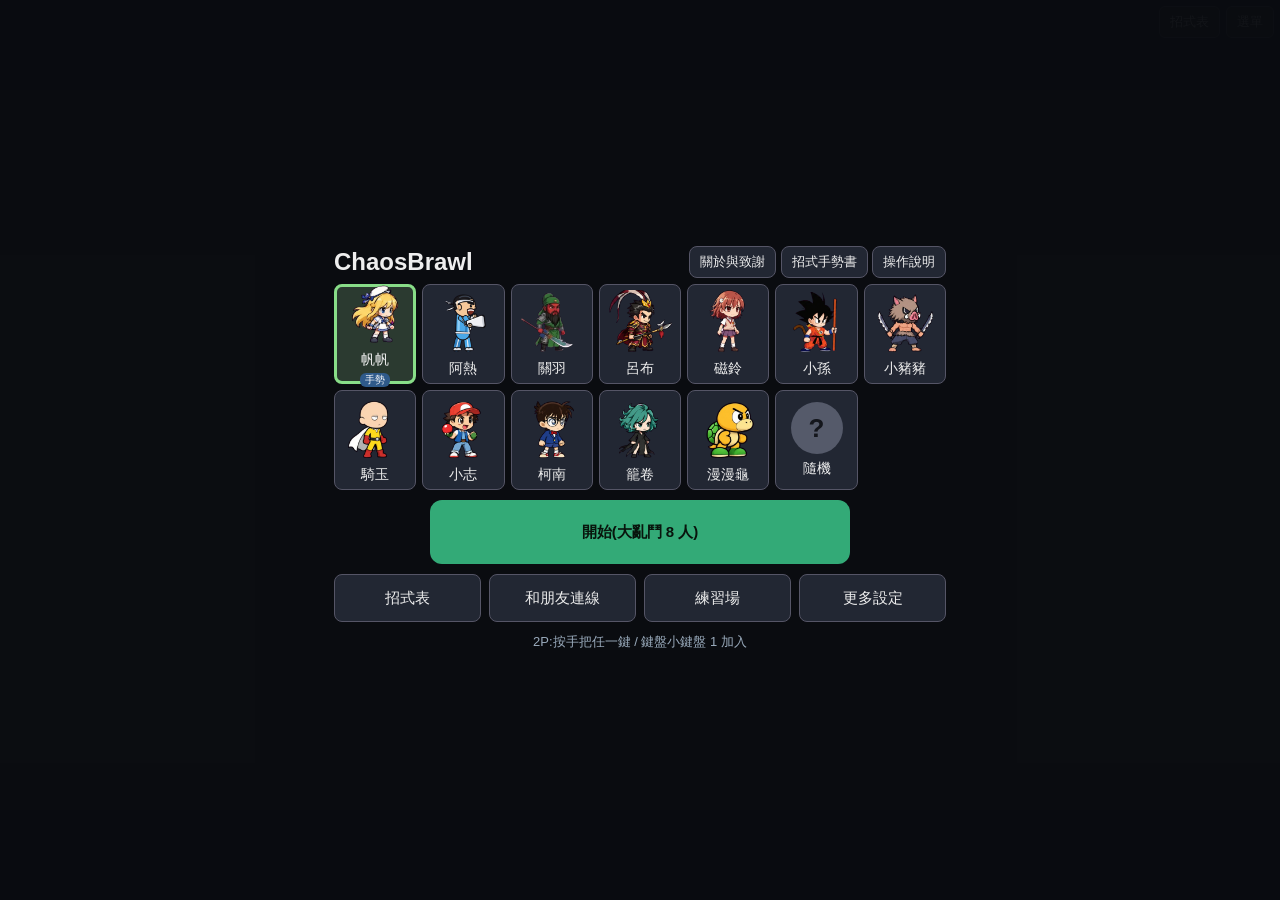
==== commit b0e7009d: "Gesture-based specials, step dash/slide, no standalone jump, basic-attack nerf and MP economy (v21) " ====
--- a/index.html
+++ b/index.html
@@ -25,12 +25,14 @@
     <button id="btn-home" type="button">回首頁</button>
   </div>
   <div id="touch"></div>
+  <div id="trainer" class="hide"></div>
+  <div id="tut" class="hide"></div>
 </div>
 
 <div id="menu">
   <!-- 首頁:頭像列、開始、和朋友連線 / 練習場 / 更多設定 -->
   <section id="home" class="screen">
-    <header><h1>ChaosBrawl</h1><span><button id="btn-about" type="button" class="small">關於與致謝</button> <button id="btn-help" type="button" class="small">操作說明</button></span></header>
+    <header><h1>ChaosBrawl</h1><span><button id="btn-about" type="button" class="small">關於與致謝</button> <button id="btn-guide" type="button" class="small">招式手勢書</button> <button id="btn-help" type="button" class="small">操作說明</button></span></header>
     <div id="avatars"></div>
     <button id="btn-start" type="button">開始</button>
     <div id="sub-row">
@@ -53,6 +55,8 @@
       <div class="field"><label>友軍傷害</label><div id="seg-ff" class="seg"></div></div>
     </div>
     <div class="field"><button id="btn-seats" type="button">自訂每個座位 &gt;</button><span id="custom-note"></span></div>
+    <div class="field"><label>手機輔助</label><div id="seg-assist" class="seg"></div><span class="set-note">新手輔助按鈕(每招一顆鈕),只有單機 / 練習場有效,連線一律沒有</span></div>
+    <div class="field"><label>手勢小抄</label><div id="seg-ring" class="seg"></div><span class="set-note">手勢圈外圍的迷你圖示;自動 = 前 5 場顯示</span></div>
   </section>
 
   <!-- 自訂每個座位(第二層) -->
@@ -113,22 +117,24 @@
   <!-- 操作說明 -->
   <section id="help" class="screen hide">
     <header><h2>操作說明</h2><button id="btn-help-done" type="button" class="small">關閉</button></header>
-    <p>鍵盤 P1:WASD 移動、J 攻擊、K 跳、L 防禦。防禦 + 方向 + 攻擊/跳 = 必殺技(吃 MP,→ 是面對的方向;每個角色有哪些招看「招式表」,遊戲中按 H 也能開)。</p>
-    <p>最強必殺技:HUD 上標示「爆氣」的金色細條是爆氣條,滿了會閃爍並出現提示,這時按 U(或 防 + 攻 + 跳 同時按)放最強必殺技。爆氣靠出招命中(傷害每 10 點 +2)與被打(受傷每 10 點 +3、被擊倒 +5)累積。</p>
-    <p>手機:左半邊滑動移動,把搖桿推到最外圈(左或右)會自動跑;右下 攻 / 跳 / 防,上方每招必殺技各一顆按鈕,點一下就放出(MP 不足的灰色)。爆氣滿了「最強」鈕亮起閃爍,點一下放最強必殺技。左下的虛線圈是搖桿位置,手指按下後搖桿會跟著手指。</p>
+    <p>鍵盤 P1:WASD 移動、J 攻擊、L 防禦、K 步 / 技。遊戲沒有跳躍,改用月步:E 前衝、Q 後滑、R / F 縱步上 / 下(也可 K 單按 = 前衝、K + 後 / 上 / 下),靠 HUD 青色「步力條」,不吃 MP。防禦 + 方向 + 攻擊 / K = 必殺技(吃 MP,→ 是面對的方向;每個角色有哪些招看「招式表」,遊戲中按 H 也能開)。</p>
+    <p>最強必殺技:HUD 上標示「爆氣」的金色細條是爆氣條,滿了會閃爍並出現提示,這時按 U(或 防 + 攻 + K 同時按)放最強必殺技。爆氣靠出招命中(傷害每 10 點 +2)與被打(受傷每 10 點 +3、被擊倒 +5)累積。</p>
+    <p>手機:左半邊滑動移動,把搖桿推到最外圈(左或右)會自動跑。右下的大圈是「手勢圈」:用手指一筆畫出手勢,放開才出招(點一下不會有反應)。往右畫 = 前衝、往左畫 = 後滑、往上 / 下畫 = 縱步;每個角色的 3 招必殺與最強必殺技各有專屬手勢,看首頁「招式手勢書」或遊戲中的「招式表」。圈左邊的小「攻」鈕是普攻(傷害低,用來牽制)、再上面是「防」。爆氣滿了手勢圈外框會亮金光。</p>
+    <p><button id="btn-guide-help" type="button" class="small">打開招式手勢書</button></p>
     <p><button id="btn-help-tip" type="button" class="small">再看一次戰鬥操作提示</button></p>
-    <p>2P:按手把任一鍵或小鍵盤 1 即加入(方向鍵移動、小鍵盤 1 攻 / 2 跳 / 3 防、小鍵盤 4 最強必殺技)。</p>
-    <p>手把:X 攻、A 跳、B / RB 防、Y 最強必殺技。</p>
+    <p>2P:按手把任一鍵或小鍵盤 1 即加入(方向鍵移動、小鍵盤 1 攻 / 2 技 / 3 防、4 最強必殺技、6 前衝 / 5 後滑 / 8 9 縱步)。</p>
+    <p>手把:X 攻、A 單按前衝(A + 搖桿往後 / 上 / 下 = 後滑 / 縱步)、B / RB 防、Y 最強必殺技。</p>
     <p>遊戲中:Enter 或「選單」回首頁。</p>
   </section>
 </div>
 
 <div id="rotate"><div><div class="phone"></div>請把手機轉橫</div></div>
 <div id="moves" class="hide">
-  <div class="mv-head"><h2 id="mv-title"></h2><span><button id="mv-dev" type="button"></button> <button id="mv-close" type="button">關閉</button></span></div>
+  <div class="mv-head"><h2 id="mv-title"></h2><span><button id="mv-guide" type="button">手勢書</button> <button id="mv-dev" type="button"></button> <button id="mv-close" type="button">關閉</button></span></div>
   <div id="mv-tabs"></div>
   <div id="mv-body"></div>
 </div>
+<div id="guide" class="hide"></div>
 <div id="tip" class="hide"></div>
 
 <script type="module" src="js/main.js"></script>
--- a/css/main.css
+++ b/css/main.css
@@ -39,17 +39,28 @@
   color: #fff; font-size: 17px; font-weight: bold;
 }
 #touch .btn.down { background: rgba(255,255,255,.4); }
-#touch .b-atk { width: 84px; height: 84px; right: 18px; bottom: 16px; }
-#touch .b-jump { width: 72px; height: 72px; right: 114px; bottom: 28px; }
-#touch .b-def { width: 64px; height: 64px; right: 196px; bottom: 16px; }
-#touch .b-sp { width: 60px; height: 60px; right: 126px; bottom: 112px; font-size: 14px; }
-#touch .b-ult { width: 62px; height: 62px; right: 18px; bottom: 112px; font-size: 15px; }
+#touch .b-atk { width: 58px; height: 58px; right: 201px; bottom: 21px; font-size: 15px; }
+#touch .b-def { width: 64px; height: 64px; right: 178px; bottom: 148px; }
+#touch .b-ult { width: 62px; height: 62px; right: 18px; bottom: 220px; font-size: 15px; }
 #touch .b-ult.off { opacity: .45; filter: grayscale(1); }
 #touch .b-ult.ready { background: rgba(255,196,0,.55); border-color: #fff6b0; color: #000; animation: ultPulse .5s ease-in-out infinite alternate; }
 @keyframes ultPulse { from { box-shadow: 0 0 4px 1px rgba(255,196,0,.6); } to { box-shadow: 0 0 16px 6px rgba(255,246,176,.95); } }
 
-/* ---- 必殺直接鈕 / 大招提示(觸控) ---- */
-#touch .sp-bar { position: absolute; right: 90px; bottom: 112px; display: flex; flex-direction: row-reverse; gap: 5px; z-index: 4; pointer-events: none; }
+/* ---- 手勢圈(右下,直徑 150、判定 170)---- */
+#touch .g-pad { position: absolute; right: 15px; bottom: 15px; width: 170px; height: 170px; border-radius: 50%; pointer-events: auto; touch-action: none; display: flex; align-items: center; justify-content: center; }
+#touch .g-disc { width: 150px; height: 150px; border-radius: 50%; border: 3px solid rgba(255,255,255,.5); background: radial-gradient(circle, rgba(255,255,255,.04) 0, rgba(255,255,255,.12) 100%); pointer-events: none; display: flex; align-items: center; justify-content: center; color: rgba(255,255,255,.28); font-size: 15px; letter-spacing: 2px; }
+#touch .g-disc.ready { border-color: #ffe566; animation: padGlow .9s ease-in-out infinite alternate; }
+@keyframes padGlow { from { box-shadow: 0 0 6px 2px rgba(255,200,40,.55), inset 0 0 8px rgba(255,200,40,.25); } to { box-shadow: 0 0 22px 8px rgba(255,236,120,.95), inset 0 0 18px rgba(255,220,80,.5); } }
+#touch .g-ring { position: absolute; right: 0; bottom: 0; width: 200px; height: 200px; pointer-events: none; }
+#touch .g-icon { position: absolute; width: 30px; height: 30px; border-radius: 50%; background: rgba(20,24,34,.75); border: 1px solid rgba(255,255,255,.35); color: #6b7280; display: flex; align-items: center; justify-content: center; pointer-events: none; }
+#touch .g-icon svg { display: block; }
+#touch .g-icon.lit { color: #fff; border-color: rgba(255,255,255,.8); }
+#touch .g-icon.ult { border-color: rgba(255,196,0,.7); }
+#touch .g-icon.ult.lit { color: #ffe566; border-color: #ffe566; box-shadow: 0 0 8px rgba(255,220,80,.8); }
+#touch .g-canvas { position: absolute; left: 0; top: 0; width: 100%; height: 100%; pointer-events: none; z-index: 5; }
+
+/* ---- 新手輔助按鈕(設定開啟才出現;單機 / 練習場)---- */
+#touch .sp-bar { position: absolute; right: 90px; bottom: 220px; display: flex; flex-direction: row-reverse; gap: 5px; z-index: 4; pointer-events: none; }
 #touch .sp-btn {
   width: 56px; height: 58px; border-radius: 12px; border: 2px solid rgba(255,255,255,.6); pointer-events: auto; touch-action: none;
   background: rgba(30,34,46,.78); color: #fff; display: flex; flex-direction: column; align-items: center; justify-content: center; text-align: center;
@@ -58,31 +69,6 @@
 #touch .sp-btn span { font-size: 10px; color: #cdd; line-height: 1.2; }
 #touch .sp-btn.down { background: rgba(255,255,255,.45); }
 #touch .sp-btn.off { opacity: .35; filter: grayscale(1); }
-
-#touch .sp-mask { position: absolute; inset: 0; pointer-events: auto; touch-action: none; display: none; z-index: 5; }
-#touch .sp-mask.show { display: block; }
-#touch .sp-panel {
-  position: absolute; right: 18px; bottom: 182px; width: 232px; z-index: 6; display: none;
-  grid-template-columns: 1fr 1fr; gap: 6px; pointer-events: auto;
-}
-#touch .sp-panel.show { display: grid; }
-#touch .sp-chip {
-  min-height: 46px; padding: 4px 6px; border-radius: 10px; border: 2px solid rgba(255,255,255,.55);
-  background: rgba(30,34,46,.92); color: #fff; display: flex; flex-direction: column; justify-content: center;
-  align-items: center; text-align: center; touch-action: none;
-}
-#touch .sp-chip b { font-size: 13px; line-height: 1.2; }
-#touch .sp-chip span { font-size: 10px; color: #cdd; line-height: 1.2; }
-#touch .sp-chip:active { background: rgba(255,255,255,.35); }
-#touch .sp-chip.off { opacity: .35; filter: grayscale(1); }
-#touch .b-sp.down { background: rgba(255,255,255,.4); }
-#touch .ult-tip {
-  position: absolute; right: 8px; bottom: 178px; display: none; pointer-events: none; z-index: 3;
-  padding: 3px 10px; border-radius: 12px; background: rgba(0,0,0,.65); color: #ffd84a; font-size: 13px; font-weight: bold;
-  animation: tipBlink .6s ease-in-out infinite alternate;
-}
-#touch .ult-tip.show { display: block; }
-@keyframes tipBlink { from { opacity: 1; } to { opacity: .45; } }
 
 /* ---- 招式表面板(首頁與遊戲中共用) ---- */
 #moves {
@@ -223,7 +209,7 @@
   #avatars { margin: 2px 0 6px; }
   #btn-start { height: 48px; margin-bottom: 6px; }
 }
-#home { overflow-y: auto !important; }
+#home, #help, #more { overflow-y: auto !important; }
 
 #rotate {
   position: fixed; inset: 0; z-index: 30; background: #14161c;
@@ -237,3 +223,75 @@
 @media (orientation: portrait) {
   #rotate { display: flex; }
 }
+
+/* ---- 練習場手勢訓練面板 ---- */
+#trainer { position: absolute; top: 6px; left: 50%; transform: translateX(-50%); z-index: 6; width: 330px; max-width: 58%; background: rgba(14,18,26,.82); border: 1px solid #556; border-radius: 10px; padding: 4px 6px 5px; }
+#trainer.hide { display: none; }
+#trainer .tr-row { display: flex; gap: 3px; justify-content: center; }
+#trainer .tr-btn { width: 33px; height: 30px; padding: 0; border-radius: 7px; border: 1px solid #667; background: #222733; color: #aab; display: flex; align-items: center; justify-content: center; }
+#trainer .tr-btn.on { background: #2f6f4a; border-color: #8d8; color: #fff; }
+#trainer .tr-btn.done { box-shadow: inset 0 0 0 2px #ffd23a; }
+#trainer .tr-info { margin-top: 3px; font-size: 12px; line-height: 1.35; color: #cdd; text-align: center; min-height: 16px; }
+#trainer .tr-info b { color: #ffd84a; }
+#trainer .tr-info .star { color: #ffd23a; }
+#trainer .tr-opt { display: flex; gap: 6px; justify-content: center; margin-top: 3px; }
+#trainer .tr-opt button { height: 24px; font-size: 12px; padding: 0 8px; border-radius: 6px; border: 1px solid #667; background: #222733; color: #ccd; }
+
+/* ---- 首次戰鬥互動教學 ---- */
+#tut { position: absolute; top: 6px; left: 50%; transform: translateX(-50%); z-index: 6; width: 340px; max-width: 58%; background: rgba(14,18,26,.9); border: 2px solid #8d8; border-radius: 10px; padding: 6px 10px 6px; text-align: center; }
+#tut.hide { display: none; }
+#tut b { color: #ffd84a; font-size: 14px; }
+#tut div { font-size: 13px; line-height: 1.4; color: #dde; margin: 2px 0 4px; }
+#tut button { height: 26px; font-size: 12px; padding: 0 12px; border-radius: 6px; border: 1px solid #667; background: #222733; color: #ccd; }
+#tut .ok { color: #8d8; font-weight: bold; }
+
+/* ---- 招式手勢書(滿版頁面,只有左上返回)---- */
+#guide { position: fixed; inset: 0; z-index: 25; background: #0a0c10; display: flex; flex-direction: column; padding: env(safe-area-inset-top) env(safe-area-inset-right) env(safe-area-inset-bottom) env(safe-area-inset-left); touch-action: pan-y; }
+#guide.hide { display: none; }
+#guide button { font-family: inherit; }
+#guide .gd-head { display: flex; align-items: center; gap: 10px; padding: 6px 12px 2px; }
+#guide .gd-back { height: 34px; padding: 0 12px; font-size: 14px; border-radius: 8px; border: 1px solid #556; background: #222733; color: #eee; }
+#guide h2 { margin: 0; font-size: 17px; color: #8d8; }
+#guide .gd-sub { margin-left: auto; font-size: 12px; color: #99a; }
+#gd-tabs { display: flex; gap: 4px; padding: 4px 12px; overflow-x: auto; flex: none; touch-action: pan-x; }
+#gd-tabs button { flex: none; height: 28px; font-size: 13px; padding: 2px 10px; border-radius: 8px; border: 1px solid #556; background: #222733; color: #eee; }
+#gd-tabs button.on { background: #3a7; color: #08140c; border-color: #3a7; font-weight: bold; }
+#gd-body { flex: 1; min-height: 0; overflow-y: auto; -webkit-overflow-scrolling: touch; touch-action: pan-y; padding: 2px 12px 12px; }
+.gd-steps { font-size: 12px; color: #cdd; background: #1b1f2a; border-radius: 8px; padding: 5px 10px; margin: 4px 0 6px; line-height: 1.5; }
+.gd-steps b { color: #ffd84a; }
+.gd-grid { display: grid; grid-template-columns: repeat(4, 1fr); gap: 8px; }
+.gd-card { background: #1b1f2a; border-radius: 10px; padding: 6px 8px 8px; display: flex; flex-direction: column; gap: 3px; min-width: 0; border: 2px solid transparent; }
+.gd-card.ult { border-color: #6a5a1a; }
+.gd-card.done { border-color: #3a7; }
+.gd-name { display: flex; justify-content: space-between; align-items: baseline; font-size: 14px; font-weight: bold; gap: 4px; }
+.gd-name .gd-cost { font-size: 12px; color: #6cf; font-weight: normal; white-space: nowrap; }
+.gd-card.ult .gd-cost { color: #ffc400; }
+.gd-svg { background: #11141c; border-radius: 8px; display: flex; justify-content: center; padding: 2px 0; }
+.gd-svg svg { width: 100%; max-width: 120px; height: 84px; }
+.gd-sym { font-size: 13px; color: #ffd84a; text-align: center; }
+.gd-fam { font-size: 11px; color: #99a; text-align: center; }
+.gd-desc { font-size: 12px; color: #cdd; line-height: 1.4; }
+.gd-tip { font-size: 12px; color: #8d8; }
+.gd-act { display: flex; align-items: center; gap: 6px; margin-top: auto; }
+.gd-act button { height: 26px; font-size: 12px; padding: 0 10px; border-radius: 6px; border: 1px solid #667; background: #2a6; color: #fff; }
+.gd-act .gd-ok { color: #ffd23a; font-size: 12px; }
+.gd-fams { display: grid; grid-template-columns: repeat(2, 1fr); gap: 6px 10px; }
+.gd-fam-card { background: #1b1f2a; border-radius: 8px; padding: 5px 8px; display: flex; gap: 8px; align-items: center; }
+.gd-fam-card .gd-svg { flex: none; width: 74px; }
+.gd-fam-card .gd-svg svg { height: 56px; }
+.gd-fam-card div.t { font-size: 12px; color: #cdd; line-height: 1.4; }
+.gd-fam-card div.t b { color: #ffd84a; font-size: 13px; }
+#guide h3 { margin: 8px 0 3px; font-size: 14px; color: #8d8; }
+#guide ul { margin: 2px 0; padding-left: 18px; font-size: 13px; line-height: 1.5; color: #dde; }
+.gd-legend { display: flex; flex-wrap: wrap; gap: 6px 14px; font-size: 12px; color: #cdd; }
+.gd-legend i { display: inline-block; width: 12px; height: 12px; border-radius: 50%; vertical-align: -2px; margin-right: 4px; }
+@media (max-width: 760px) { .gd-grid { grid-template-columns: repeat(2, 1fr); } .gd-fams { grid-template-columns: 1fr; } }
+@media (max-height: 420px) { #guide .gd-head { padding: 3px 12px 0; } #gd-tabs { padding: 3px 12px; } .gd-svg svg { height: 64px; } }
+
+/* ---- 招式表裡的手勢圖 ---- */
+.mv-gest { display: flex; gap: 8px; align-items: center; }
+.mv-gest .gd-svg { flex: none; width: 74px; }
+.mv-gest .gd-svg svg { height: 52px; }
+#moves .mv-head button#mv-guide { background: #2f5a8a; }
+#menu .set-note { color: #99a; font-size: 12px; margin-left: 4px; }
+#menu .avatar .gbtn { font-size: 10px; line-height: 1; padding: 2px 5px; border-radius: 6px; background: #2f5a8a; color: #fff; margin-top: -2px; }
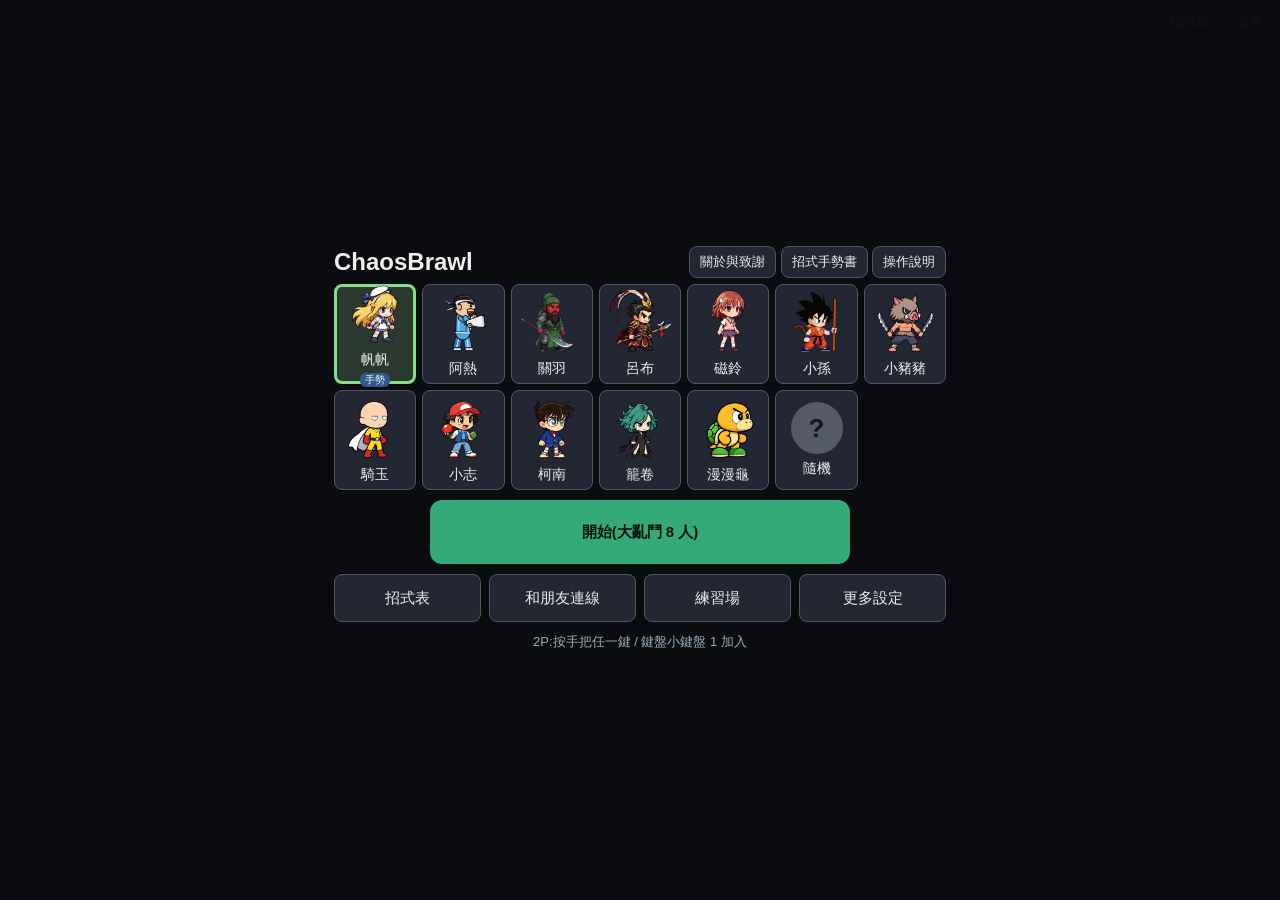
==== commit fe8c6482: "Add clear-cache button in settings (v26) Co-Authored-By: Claude Sonnet 5.5 <noreply@anthropic.com>" ====
--- a/index.html
+++ b/index.html
@@ -56,6 +56,7 @@
     </div>
     <div class="field"><button id="btn-seats" type="button">自訂每個座位 &gt;</button><span id="custom-note"></span></div>
     <div class="field"><label>手機輔助</label><div id="seg-assist" class="seg"></div><span class="set-note">新手輔助按鈕(每招一顆鈕),只有單機 / 練習場有效,連線一律沒有</span></div>
+    <div class="field"><label>更新</label><button id="btn-clear-cache" type="button">清除快取並重新載入</button><span class="set-note">畫面或角色看起來還是舊版時按這裡(不會刪除你的設定)</span></div>
     <div class="field"><label>手勢小抄</label><div id="seg-ring" class="seg"></div><span class="set-note">手勢圈外圍的迷你圖示;自動 = 前 5 場顯示</span></div>
   </section>
 
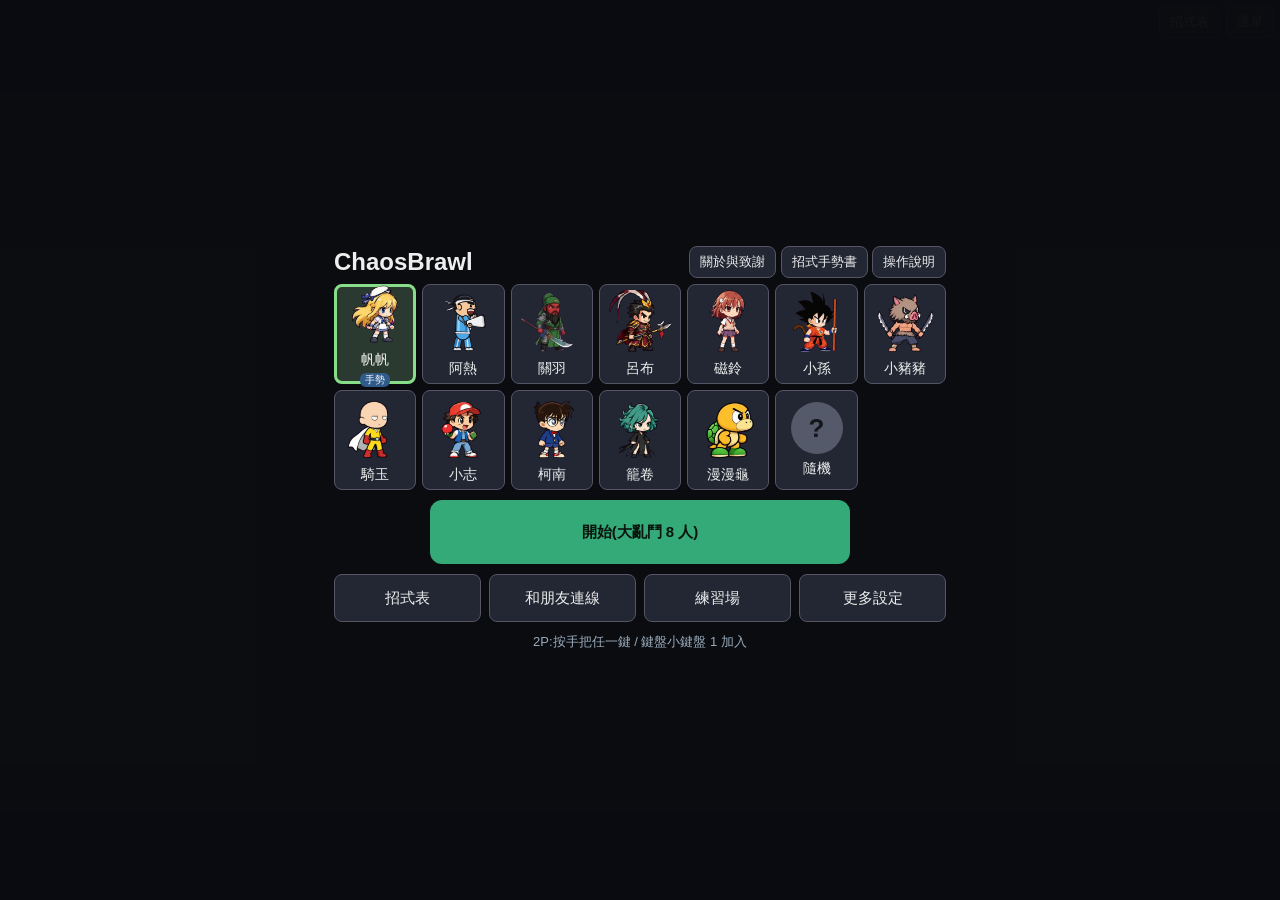
==== commit 77e580d6: "Gesture cheat-sheet ring on by default (v29) Co-Authored-By: Claude Sonnet 5.5 <noreply@anthropic.co" ====
--- a/index.html
+++ b/index.html
@@ -57,7 +57,7 @@
     <div class="field"><button id="btn-seats" type="button">自訂每個座位 &gt;</button><span id="custom-note"></span></div>
     <div class="field"><label>手機輔助</label><div id="seg-assist" class="seg"></div><span class="set-note">新手輔助按鈕(每招一顆鈕),只有單機 / 練習場有效,連線一律沒有</span></div>
     <div class="field"><label>更新</label><button id="btn-clear-cache" type="button">清除快取並重新載入</button><span class="set-note">畫面或角色看起來還是舊版時按這裡(不會刪除你的設定)</span></div>
-    <div class="field"><label>手勢小抄</label><div id="seg-ring" class="seg"></div><span class="set-note">手勢圈外圍的迷你圖示;自動 = 前 5 場顯示</span></div>
+    <div class="field"><label>手勢小抄</label><div id="seg-ring" class="seg"></div><span class="set-note">手勢圈外圍的迷你圖示;自動 = 前 5 場顯示(預設為開)</span></div>
   </section>
 
   <!-- 自訂每個座位(第二層) -->
